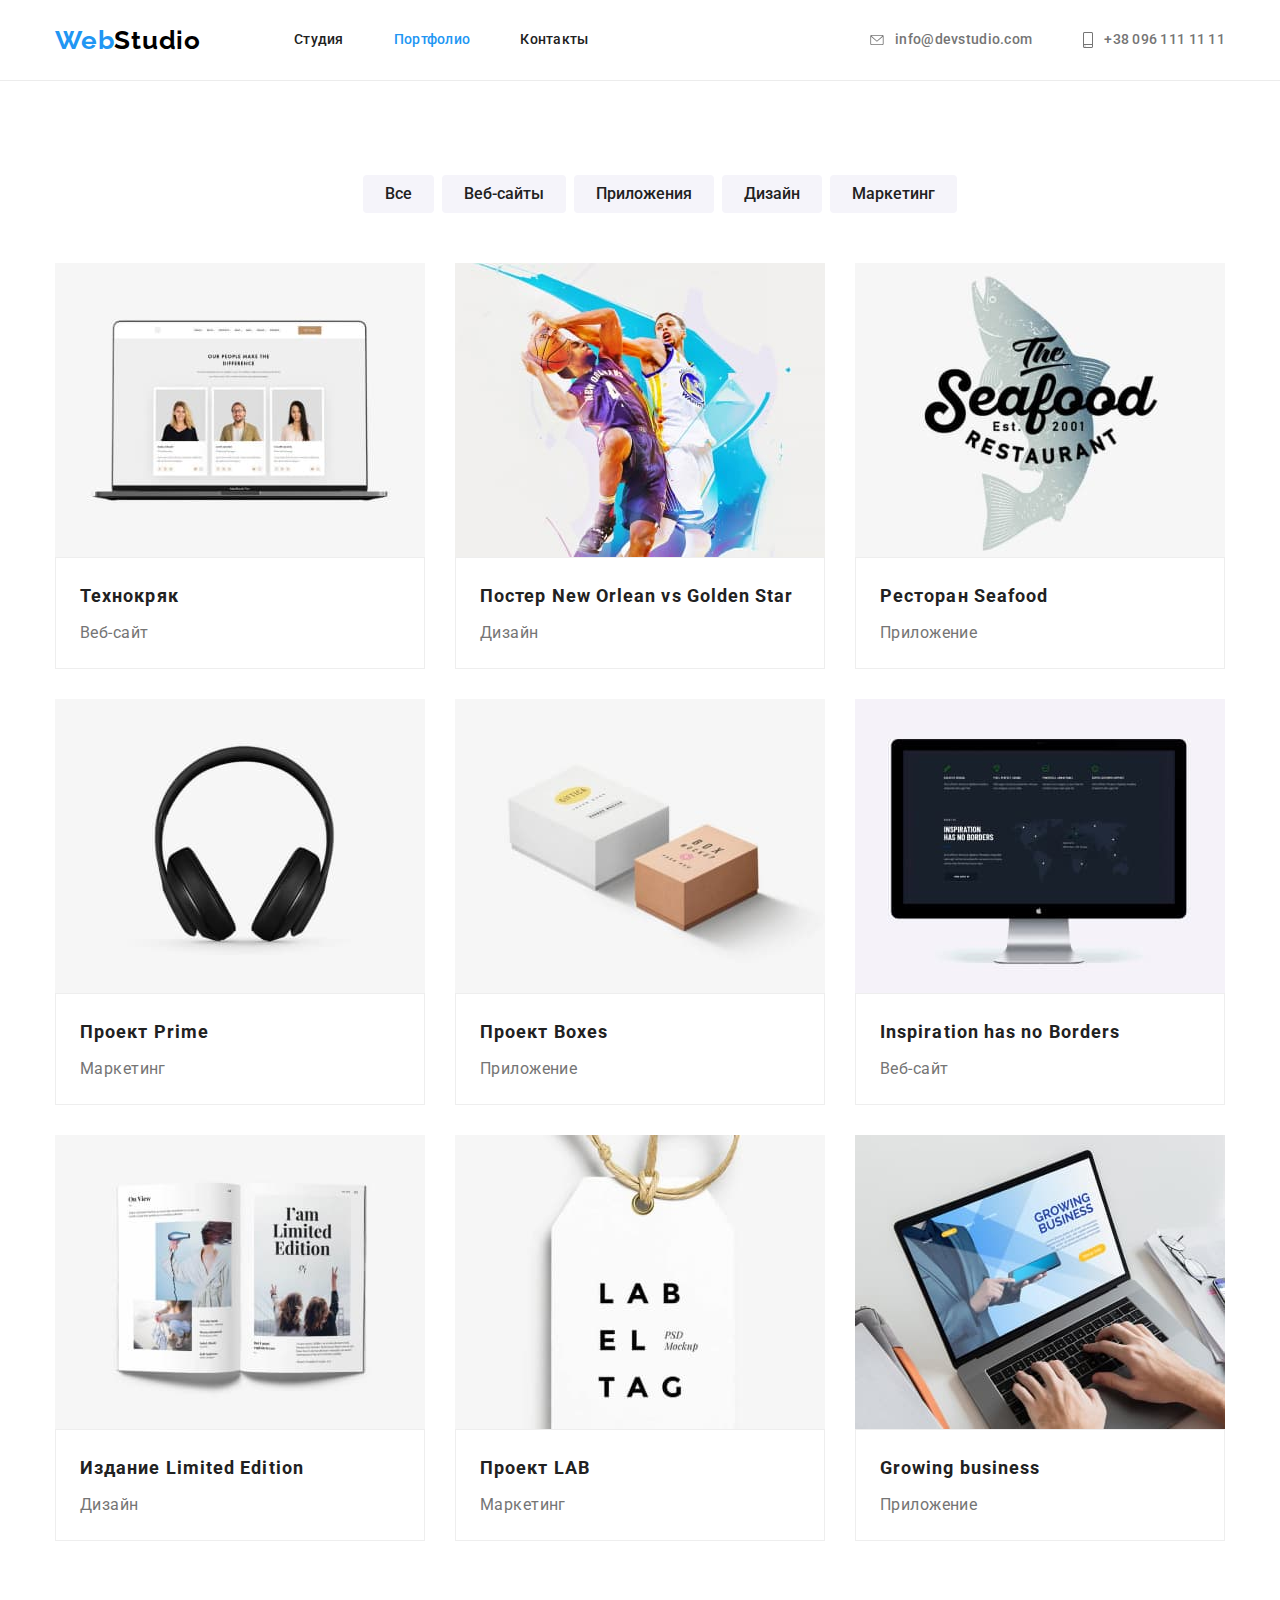
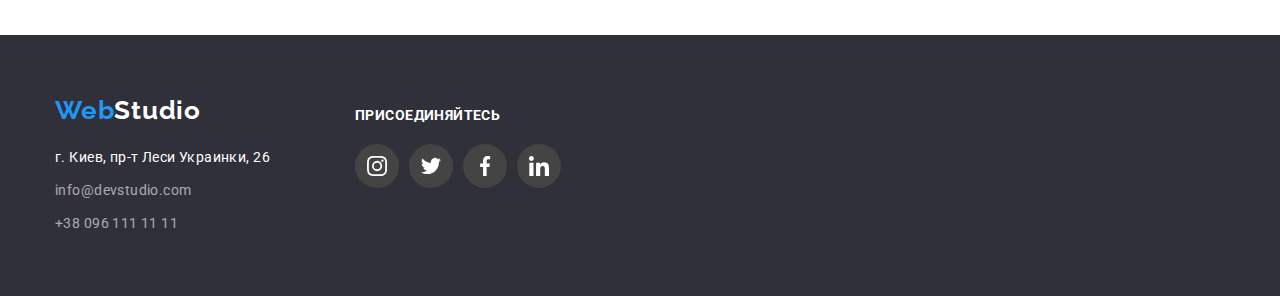
==== portfolio.html @ ba74f1ea "Initial commit" ====
<!DOCTYPE html>
<html lang="en">
	<head>
		<meta charset="UTF-8" />
		<meta http-equiv="X-UA-Compatible" content="IE=edge" />

		<title>WebStudio</title>

		<link rel="preconnect" href="https://fonts.googleapis.com" />
		<link rel="preconnect" href="https://fonts.gstatic.com" crossorigin />
		<link rel="stylesheet" href="https://cdnjs.cloudflare.com/ajax/libs/modern-normalize/1.1.0/modern-normalize.min.css" />
		<link rel="stylesheet" href="https://fonts.googleapis.com/css2?family=Raleway:wght@700&family=Roboto:wght@400;500;700;900&display=swap" />
		<link rel="stylesheet" href="css/styles.css" />
	</head>

	<body>
		<!-- Header with links section-->
		<header class="main-header">
			<div class="container">
				<a href="./index.html" class="logo"><span class="web">Web</span><span class="studio">Studio</span></a>
				<nav class="header-nav">
					<ul class="header-nav-links list">
						<li class="header-nav-link"><a href="./index.html">Студия</a></li>
						<li class="header-nav-link"><a href="./portfolio.html" class="selected">Портфолио</a></li>
						<li class="header-nav-link"><a href="#">Контакты</a></li>
					</ul>
				</nav>
				<div class="header-addresses">
					<a class="link" href="mailto:info@devstudio.com"><svg class="icon" height="10" width="16">
							<use href="./images/sprite.svg#email"></use>
						</svg>info@devstudio.com</a>
					<a class="link" href="tel:+380961111111"><svg class="icon" height="16" width="12">
							<use href="./images/sprite.svg#phone"></use>
						</svg>+38 096 111 11 11</a>
				</div>
			</div>
		</header>

		<!-- Section of main content -->
		<main class="main-section">
			<div class="portfolio-list-section container">
				<section class="portfolio-filter section">
					<h1 style="display: none">Наши проэкты</h1>
					<ul class="portfolio-filter-list">
						<li class="item">
							<button type="button" class="portfolio-filter-button button-all">Все</button>
						</li>
						<li class="item">
							<button type="button" class="portfolio-filter-button button-website">Веб-сайты</button>
						</li>
						<li class="item">
							<button type="button" class="portfolio-filter-button button-app">Приложения</button>
						</li>
						<li class="item">
							<button type="button" class="portfolio-filter-button button-design">Дизайн</button>
						</li>
						<li class="item">
							<button type="button" class="portfolio-filter-button button-marketing">Маркетинг</button>
						</li>
					</ul>
				</section>

				<!-- Portfolio list content -->
				<ul class="portfolio-list">
					<li class="item portfolio-category-website">
						<img src="./images/portfolio/technoquack.jpg" alt="Технокряк" width="370" height="294" />
						<div class="description">
							<h2 class="project-title">Технокряк</h2>
							<p class="project-type">Веб-сайт</p>
						</div>
					</li>
					<li class="item portfolio-category-design">
						<img src="./images/portfolio/neworleans-vs-goldenstar.jpg" alt="Постер New Orlean vs Golden Star" width="370" height="294" />
						<div class="description">
							<h2 class="project-title">Постер New Orlean vs Golden Star</h2>
							<p class="project-type">Дизайн</p>
						</div>
					</li>
					<li class="item portfolio-category-app">
						<img src="./images/portfolio/seafood.jpg" alt="Ресторан Seafood" width="370" height="294" />
						<div class="description">
							<h2 class="project-title">Ресторан Seafood</h2>
							<p class="project-type">Приложение</p>
						</div>
					</li>
					<li class="item portfolio-category-marketing">
						<img src="./images/portfolio/prime.jpg" alt="Проект Prime" width="370" height="294" />
						<div class="description">
							<h2 class="project-title">Проект Prime</h2>
							<p class="project-type">Маркетинг</p>
						</div>
					</li>
					<li class="item portfolio-category-app">
						<img src="./images/portfolio/boxes.jpg" alt="Проект Boxes" width="370" height="294" />
						<div class="description">
							<h2 class="project-title">Проект Boxes</h2>
							<p class="project-type">Приложение</p>
						</div>
					</li>
					<li class="item portfolio-category-website">
						<img src="./images/portfolio/inspiration.jpg" alt="Inspiration has no Borders" width="370" height="294" />
						<div class="description">
							<h2 class="project-title">Inspiration has no Borders</h2>
							<p class="project-type">Веб-сайт</p>
						</div>
					</li>
					<li class="item portfolio-category-design">
						<img src="./images/portfolio/limitededition.jpg" alt="Издание Limited Edition" width="370" height="294" />
						<div class="description">
							<h2 class="project-title">Издание Limited Edition</h2>
							<p class="project-type">Дизайн</p>
						</div>
					</li>
					<li class="item portfolio-category-marketing">
						<img src="./images/portfolio/lab.jpg" alt="Проект LAB" width="370" height="294" />
						<div class="description">
							<h2 class="project-title">Проект LAB</h2>
							<p class="project-type">Маркетинг</p>
						</div>
					</li>
					<li class="item portfolio-category-app">
						<img src="./images/portfolio/growingbusiness.jpg" alt="Growing business" width="370" height="294" />
						<div class="description">
							<h2 class="project-title">Growing business</h2>
							<p class="project-type">Приложение</p>
						</div>
					</li>
				</ul>
			</div>
		</main>

		<!-- Footer section -->
		<footer class="footer">
			<div class="container">
				<div class="footer-address">
					<a href="./index.html" class="logo"><span class="web">Web</span><span class="studio-c">Studio</span></a>
					<address class="footer-text">г. Киев, пр-т Леси Украинки, 26</address>
					<a class="link" href="mailto:info@devstudio.com">info@devstudio.com</a>
					<a class="link" href="tel:+380961111111">+38 096 111 11 11</a>
				</div>
				<div class="footer-joinus">
					<h3 class="joinus-title">Присоединяйтесь</h3>
					<div class="joinus-list">
						<a href="" class="link-joinus"><svg width="44px" height="44px" class="icon"><use href="./images/sprite.svg#instagram"></use></svg></a>
						<a href="" class="link-joinus"><svg width="44px" height="44px" class="icon"><use href="./images/sprite.svg#twitter"></use></svg></a>
						<a href="" class="link-joinus"><svg width="44px" height="44px" class="icon"><use href="./images/sprite.svg#facebook"></use></svg></a>
						<a href="" class="link-joinus"><svg width="44px" height="44px" class="icon"><use href="./images/sprite.svg#linkedin"></use></svg></a>
					</div>
					<h3 class="joinus-title">&nbsp;</h3>
				</div>
			</div>
		</footer>
	</body>
</html>
---- css/styles.css ----
/******************************************************************
                        Common styles 
*******************************************************************/
html {
  --active-link-color: #2196f3;
  --default-text: #000000;
  --contrast-text: #ffffff;
  --footer-text: rgba(255, 255, 255, 0.6);
  --dark-grey-text: #212121;
  --dark-grey-background: #2f303a;
  --header-overlay: rgba(47, 48, 51, 0.4);
  --light-grey-text: #757575;
  --light-grey-background: #f5f4fa;
  --icon-color: #AFB1B8;

  box-sizing: border-box;
}

*,
*::after,
*::before {
  box-sizing: inherit;
}

body {
  color: var(--default-text);
  font-family: 'Roboto', sans-serif;
  font-size: 14px;
  letter-spacing: 0.03em;
}

.section {
  margin: 0;
  padding: 94px 0;

  text-align: center;
}

.container {
  width: 1200px;
  padding: 0 15px;
  margin: 0;
  margin-left: auto;
  margin-right: auto;
}

.list {
  list-style: none;
  padding: 0;
  margin: 0;
}

/* Logo styling */
.logo {
  font-family: 'Raleway', sans-serif;
  font-size: 26px;
  line-height: 1.19;
  font-weight: 700;
  letter-spacing: 0.03em;
  text-decoration: none;
}

.logo > .web {
  color: var(--active-link-color);
}
.logo > .studio {
  color: var(--default-text);
}
.logo > .studio-c {
  color: var(--contrast-text);
}

/* Header styles */

.main-header > .container {
  display: flex;
  /* min-height: 80px; */
  align-items: center;
}

.main-header {
  border-bottom: 1px solid #ececec;
}

.header-nav {
  margin-left: 93px;
}

.header-nav-links {
  display: flex;
}

.header-nav-link:not(:last-child) {
  margin-right: 50px;
}

.header-nav-link > a {
  display: inline-block;
  padding: 32px 0px;

  font-weight: 500;
  line-height: 1.14;
  letter-spacing: 0.02em;
  text-decoration: none;
}

.header-nav-link > a/*,
.header-nav-link > a.selected:hover,
.header-nav-link > a.selected:focus */ {
  color: var(--dark-grey-text);
}

.header-nav-link > a:hover,
.header-nav-link > a:focus,
.header-nav-link > a.selected {
  color: var(--active-link-color);
}

.header-addresses {
  display: flex;
  margin-left: auto;
}

.header-addresses > a:not(:last-child) {
  margin-right: 50px;
}

.header-addresses > .link {
  display: inline-flex;
  align-items: center;
  padding: 20px 0;

  color: var(--light-grey-text);
  font-weight: 500;
  line-height: 1.71;
  letter-spacing: 0.02em;
  text-decoration: none;
}

.header-addresses > .link:hover,
.header-addresses > .link:focus {
  color: var(--active-link-color);
}

.header-addresses .icon {
  margin-right: 10px;
  fill: currentColor;
}

/* Footer styles */

.footer {
  /* min-height: 252px; */
  padding: 60px 0;
  background-color: var(--dark-grey-background);
}

.footer-text {
  display: block;
  margin-top: 20px;
  margin-bottom: 0;

  color: var(--contrast-text);
  font-style: normal; /* сброс user-agent стилей для тега address */
  line-height: 1.71;
}

.footer .link {
  display: block;
  margin-top: 9px;
  margin-bottom: 0;

  color: var(--footer-text);
  line-height: 1.71;
  text-decoration: none;
}

.footer .link:hover,
.footer .link:focus {
  color: var(--active-link-color);
}

.footer > .container {
  display: flex;

}

.footer-joinus {
  display: flex;
  flex-flow: column;
  justify-content: center;
  align-content: flex-start;
  padding: 0;
  margin-left: 85px;
}

.joinus {
  margin-top: 12px;
  margin-left: 70px;  
  text-align: left;
}

.joinus-title {
  margin: 0;

  color: var(--contrast-text);
  font-weight: 700;
  font-size: 14px;
  line-height: 1.14;
  letter-spacing: 0.03em;
  text-transform: uppercase;
}

.joinus-list {
  display: flex;
  padding: 0;
  margin: 20px 0;
}

.joinus-list > .link-joinus {
  width: 44px;
  height: 44px;
  border-radius: 50%;
  background-color: #444444;
  color: var(--contrast-text);
  text-decoration: none;
}

.joinus-list > .link-joinus:hover,
.joinus-list > .link-joinus:focus {
  background-color: var(--active-link-color);
}

.joinus-list img {
  filter: invert(1%) brightness(200%);
}

.joinus-list > .link-joinus:not(:last-child) {
  margin-right: 10px;
}

.joinus-list .icon {
  fill: currentColor;
}

/******************************************************************
                Index - Main section styles 
*******************************************************************/

/* Top banner styles */
.hero {
  display: block;
  max-width: 1600px;
  padding: 200px 0;
  margin-top: 0px;
  margin-left: auto;
  margin-right: auto;
  background-color: var(--header-overlay);
  background-image: 
    linear-gradient(to right, 
                    var(--header-overlay), 
                    var(--header-overlay)), 
    url('../images/headerbg.jpg');
  background-repeat: no-repeat;
  background-position: 50% top;
  background-size: cover;
  text-align: center;
}

.hero-text {
  padding: 0;
  margin: 0;
  margin-bottom: 30px;
  color: var(--contrast-text);

  font-weight: 900;
  font-size: 44px;
  line-height: 1.36;
  letter-spacing: 0.06em;

  text-align: center;
  text-transform: uppercase;
}

.hero-button {
  background-color: var(--active-link-color);
  color: var(--contrast-text);
  min-width: 200px;
  box-shadow: 0px 4px 4px rgba(0, 0, 0, 0.15);
  border-radius: 4px;

  font-family: inherit;
  font-weight: 700;
  font-size: 16px;
  line-height: 1.88;
  letter-spacing: 0.06em;
  text-align: center;

  align-self: center;
  padding: 10px 32px;

  cursor: pointer;
}

/* Our advantages section styles */

.section.advantages {
  padding-bottom: 0;
}

.advantages-list {
  display: flex;
}

.advantages-list > .item {
  /* background-image: url("../images/svg/attention.svg"); */
  width: 270px;

  text-align: left;
}

.advantages-list > .item:not(:last-child) {
  margin-right: 30px;
}

.advantage-icon {
  display: flex;
  justify-content: center;
  align-items: center;
  width: 270px;
  height: 120px;
  margin-bottom: 30px;
  padding: 0;

  background-color: var(--light-grey-background);
  background-repeat: no-repeat;
  background-position: center;
}

.advantages-item-header {
  margin: 0;

  color: var(--dark-grey-text);
  font-weight: 700;
  font-size: 14px;
  line-height: 1.14;
  text-transform: uppercase;
}

.advantages-item-text {
  margin: 10px 0 0 0;

  color: var(--light-grey-text);
  line-height: 1.71;
}

/* What we do section styles */

.section-header {
  margin: 0 0 50px;

  color: var(--dark-grey-text);
  font-weight: 700;
  font-size: 36px;
  line-height: 1.17;

  text-align: center;
}

.what-we-do-list {
  display: flex;
  margin: 0 -15px;
  font-size: 0;
}

.what-we-do-list > .item {
  margin: 0 15px;
}

/* Our team section styles */

.our-team {
  background-color: var(--light-grey-background);
}

.team-list {
  display: flex;
}

.team-list > .item {
  padding-bottom: 30px;
  width: 270px;

  background-color: var(--contrast-text);

  box-shadow: 0px 1px 3px rgba(0, 0, 0, 0.12), 0px 1px 1px rgba(0, 0, 0, 0.14),
    0px 2px 1px rgba(0, 0, 0, 0.2);
  border-radius: 0px 0px 4px 4px;
}

.team-list > .item:not(:last-child) {
  margin-right: 30px;
}

.team-member-name {
  margin: 30px 0 10px;

  color: var(--dark-grey-text);
  font-weight: 500;
  font-size: 16px;
  line-height: 1.19;

  text-align: center;
}

.team-member-position {
  margin: 0;
  color: var(--light-grey-text);
  font-size: 16px;
  line-height: 1.19;

  text-align: center;
}

.team-member-contacts {
  display: flex;
  justify-content: center;
  margin-top: 16px;
  margin-left: auto;
  margin-right: auto;
  padding: 0;

  list-style: none;
  font-size: 0;
}

.team-member-contacts .link {
  border-radius: 50%;
  display: block;
  height: 44px;
  width: 44px;
  color: var(--icon-color);
}

.team-member-contacts > .contact:not(:last-child) {
  margin-right: 10px;
}

.team-member-contacts .link:hover,
.team-member-contacts .link:focus {
  background-color: var(--active-link-color);
  color: var(--contrast-text);
}

.team-member-contacts .icon {
  fill: currentColor;
    /* filter: invert(49%) sepia(0%) saturate(4%) hue-rotate(315deg) brightness(91%) contrast(89%); */
}

.clients {
  display: flex;
  margin: 0 -15px;
  font-size: 0;
  color: var(--icon-color);
}

.clients .link {
  display: inline-block;
  margin: 0 15px;
  width: 170px;
  height: 92px;
  padding: 16px 32px;

  border: 1px solid var(--icon-color);
  border-radius: 4px;
  text-align: center;
}

.clients .link {
  color: var(--icon-color);
}

.clients .link:hover,
.clients .link:focus {
  color: var(--active-link-color);
  border-color: var(--active-link-color);
}

.clients .logo {
  fill: currentColor;
}

/******************************************************************
                Portfolio - Main section styles 
*******************************************************************/

.portfolio-list-section {
  padding-top: 94px;
  padding-bottom: 94px;
}

.portfolio-filter {
  padding-top: 0;
  padding-bottom: 50px;
}

.portfolio-filter-list {
  display: flex;
  justify-content: center;
  list-style: none;
  margin-top: 0;
  margin-bottom: 0;
}

.portfolio-filter-list > .item:not(:last-child) {
  margin-right: 8px;
}

.portfolio-filter-button {
  padding: 6px 22px;

  background: var(--light-grey-background);
  color: var(--dark-grey-text);

  font-family: inherit;
  font-weight: 500;
  font-size: 16px;
  line-height: 1.63;

  border: none;
  border-radius: 4px;
}

.portfolio-filter-button:hover,
.portfolio-filter-button:focus {
  background: var(--active-link-color);
  color: var(--contrast-text);
  box-shadow: 0px 3px 1px rgba(0, 0, 0, 0.1), 
              0px 1px 2px rgba(0, 0, 0, 0.08), 
              0px 2px 2px rgba(0, 0, 0, 0.12);
}

.portfolio-list {
  display: flex;
  flex-wrap: wrap;
  margin: -15px;
  padding: 0;

  list-style: none;
}

.portfolio-list > .item {
  margin: 15px;

  font-size: 0;
  background-color: var(--contrast-text);
}

.portfolio-list > .item:hover {
  box-shadow: 0px 1px 1px rgba(0, 0, 0, 0.12), 
              0px 4px 4px rgba(0, 0, 0, 0.06), 
              1px 4px 6px rgba(0, 0, 0, 0.16);
}

.portfolio-list > .item > .description {
  padding: 20px 24px;

  border: 1px solid #eeeeee;
}

.portfolio-list > .item .project-title {
  margin: 0 0 4px;

  color: var(--dark-grey-text);

  font-weight: 700;
  font-size: 18px;
  line-height: 2;
  letter-spacing: 0.06em;
}

.portfolio-list > .item .project-type {
  margin: 0;

  color: var(--light-grey-text);

  font-size: 16px;
  line-height: 1.88;
}
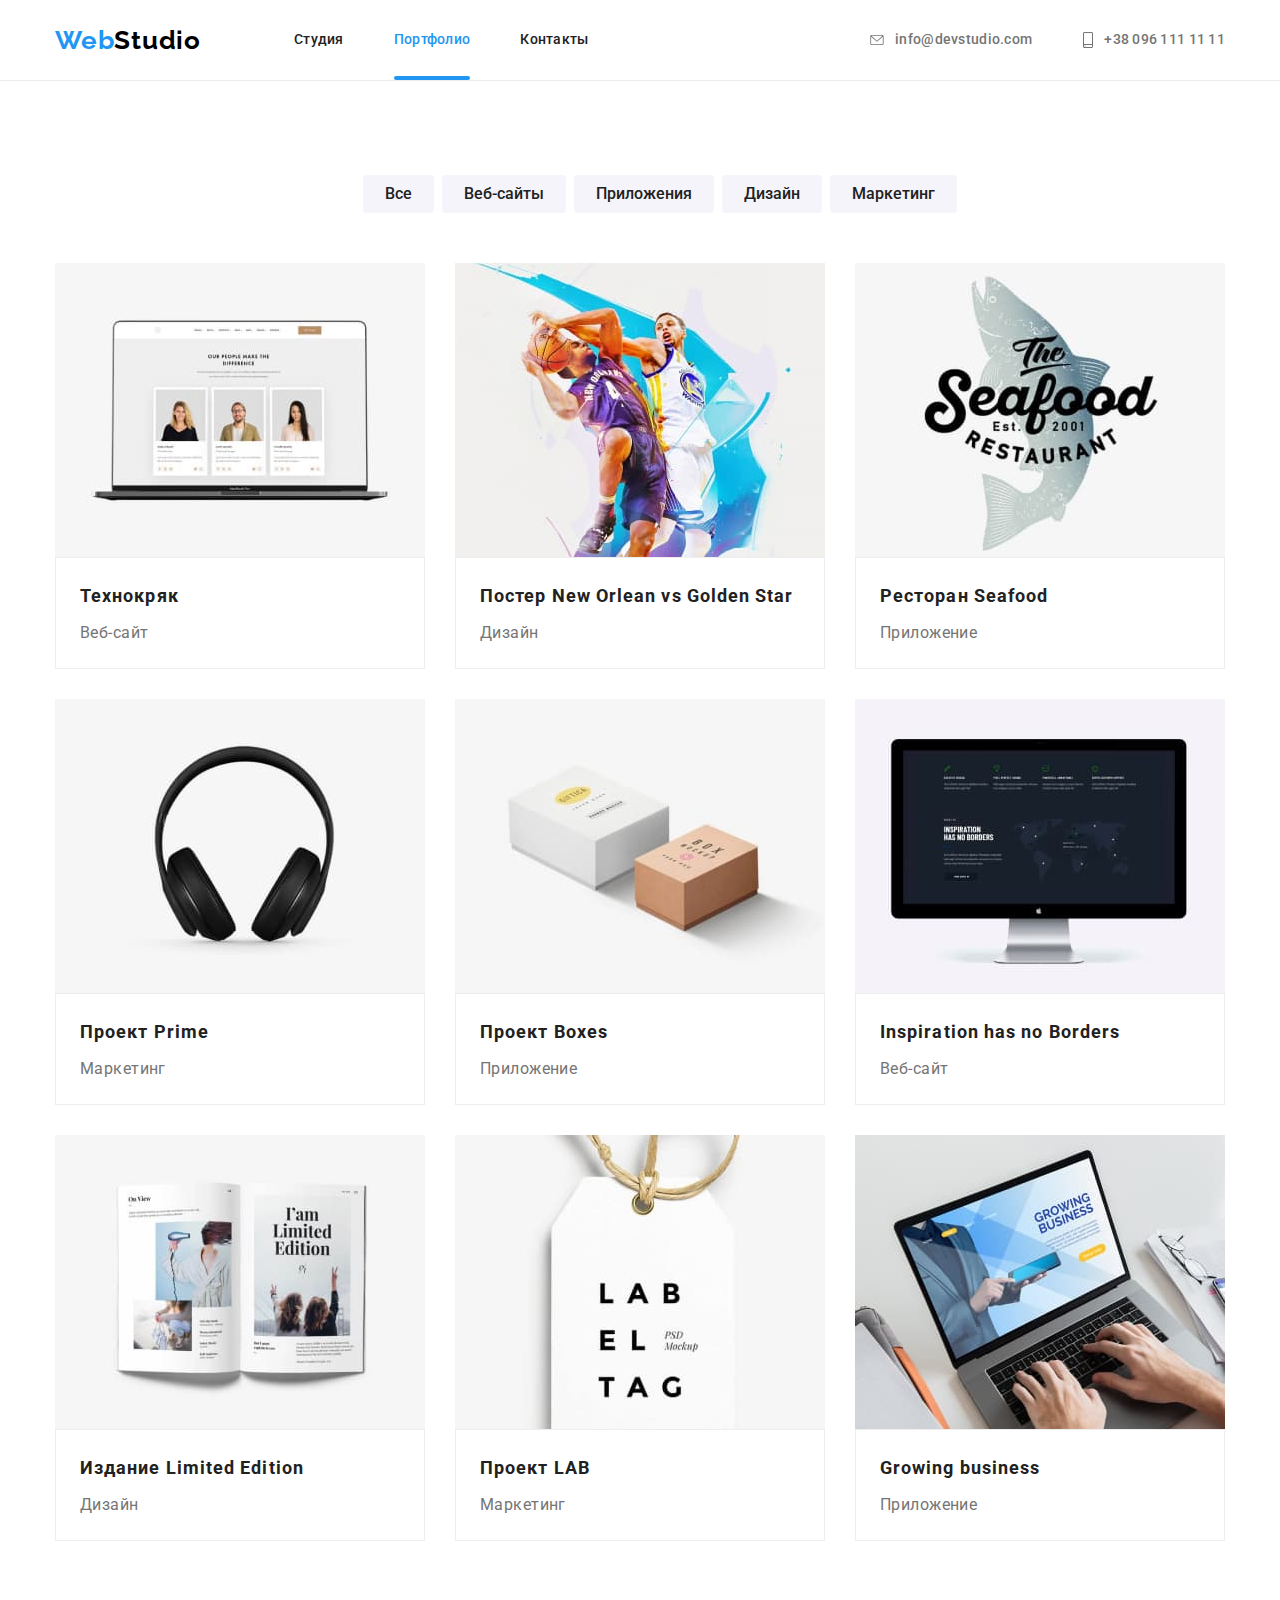
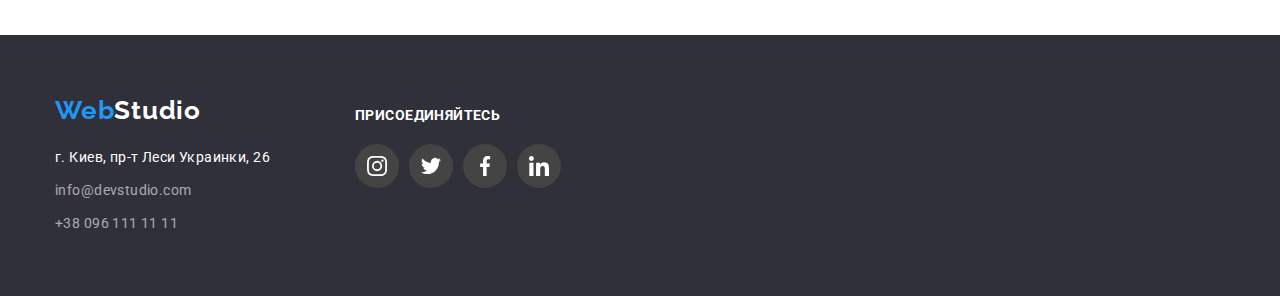
==== commit f71dc2bf: "added transitions" ====
--- a/portfolio.html
+++ b/portfolio.html
@@ -64,6 +64,7 @@
 				<ul class="portfolio-list">
 					<li class="item portfolio-category-website">
 						<img src="./images/portfolio/technoquack.jpg" alt="Технокряк" width="370" height="294" />
+						<div class="overlay-text-container"><p class="overlay-text">Lorem ipsum dolor sit amet consectetur, adipisicing elit. Consequatur labore consectetur eos praesentium tempora perferendis accusantium incidunt itaque optio aliquam quasi sunt facilis neque cumque, a ratione quos voluptate reiciendis voluptates ad rem. Fugit et quod voluptas fuga placeat officiis! Velit doloribus odio modi pariatur blanditiis ab deserunt rerum tempore.</p></div>
 						<div class="description">
 							<h2 class="project-title">Технокряк</h2>
 							<p class="project-type">Веб-сайт</p>
@@ -71,6 +72,7 @@
 					</li>
 					<li class="item portfolio-category-design">
 						<img src="./images/portfolio/neworleans-vs-goldenstar.jpg" alt="Постер New Orlean vs Golden Star" width="370" height="294" />
+						<div class="overlay-text-container"><p class="overlay-text">Lorem ipsum dolor sit amet consectetur, adipisicing elit. Consequatur labore consectetur eos praesentium tempora perferendis accusantium incidunt itaque optio aliquam quasi sunt facilis neque cumque, a ratione quos voluptate reiciendis voluptates ad rem. Fugit et quod voluptas fuga placeat officiis! Velit doloribus odio modi pariatur blanditiis ab deserunt rerum tempore.</p></div>
 						<div class="description">
 							<h2 class="project-title">Постер New Orlean vs Golden Star</h2>
 							<p class="project-type">Дизайн</p>
@@ -78,6 +80,7 @@
 					</li>
 					<li class="item portfolio-category-app">
 						<img src="./images/portfolio/seafood.jpg" alt="Ресторан Seafood" width="370" height="294" />
+						<div class="overlay-text-container"><p class="overlay-text">Lorem ipsum dolor sit amet consectetur, adipisicing elit. Consequatur labore consectetur eos praesentium tempora perferendis accusantium incidunt itaque optio aliquam quasi sunt facilis neque cumque, a ratione quos voluptate reiciendis voluptates ad rem. Fugit et quod voluptas fuga placeat officiis! Velit doloribus odio modi pariatur blanditiis ab deserunt rerum tempore.</p></div>
 						<div class="description">
 							<h2 class="project-title">Ресторан Seafood</h2>
 							<p class="project-type">Приложение</p>
@@ -85,6 +88,7 @@
 					</li>
 					<li class="item portfolio-category-marketing">
 						<img src="./images/portfolio/prime.jpg" alt="Проект Prime" width="370" height="294" />
+						<div class="overlay-text-container"><p class="overlay-text">Lorem ipsum dolor sit amet consectetur, adipisicing elit. Consequatur labore consectetur eos praesentium tempora perferendis accusantium incidunt itaque optio aliquam quasi sunt facilis neque cumque, a ratione quos voluptate reiciendis voluptates ad rem. Fugit et quod voluptas fuga placeat officiis! Velit doloribus odio modi pariatur blanditiis ab deserunt rerum tempore.</p></div>
 						<div class="description">
 							<h2 class="project-title">Проект Prime</h2>
 							<p class="project-type">Маркетинг</p>
@@ -92,6 +96,7 @@
 					</li>
 					<li class="item portfolio-category-app">
 						<img src="./images/portfolio/boxes.jpg" alt="Проект Boxes" width="370" height="294" />
+						<div class="overlay-text-container"><p class="overlay-text">Lorem ipsum dolor sit amet consectetur, adipisicing elit. Consequatur labore consectetur eos praesentium tempora perferendis accusantium incidunt itaque optio aliquam quasi sunt facilis neque cumque, a ratione quos voluptate reiciendis voluptates ad rem. Fugit et quod voluptas fuga placeat officiis! Velit doloribus odio modi pariatur blanditiis ab deserunt rerum tempore.</p></div>
 						<div class="description">
 							<h2 class="project-title">Проект Boxes</h2>
 							<p class="project-type">Приложение</p>
@@ -99,6 +104,7 @@
 					</li>
 					<li class="item portfolio-category-website">
 						<img src="./images/portfolio/inspiration.jpg" alt="Inspiration has no Borders" width="370" height="294" />
+						<div class="overlay-text-container"><p class="overlay-text">Lorem ipsum dolor sit amet consectetur, adipisicing elit. Consequatur labore consectetur eos praesentium tempora perferendis accusantium incidunt itaque optio aliquam quasi sunt facilis neque cumque, a ratione quos voluptate reiciendis voluptates ad rem. Fugit et quod voluptas fuga placeat officiis! Velit doloribus odio modi pariatur blanditiis ab deserunt rerum tempore.</p></div>
 						<div class="description">
 							<h2 class="project-title">Inspiration has no Borders</h2>
 							<p class="project-type">Веб-сайт</p>
@@ -106,6 +112,7 @@
 					</li>
 					<li class="item portfolio-category-design">
 						<img src="./images/portfolio/limitededition.jpg" alt="Издание Limited Edition" width="370" height="294" />
+						<div class="overlay-text-container"><p class="overlay-text">Lorem ipsum dolor sit amet consectetur, adipisicing elit. Consequatur labore consectetur eos praesentium tempora perferendis accusantium incidunt itaque optio aliquam quasi sunt facilis neque cumque, a ratione quos voluptate reiciendis voluptates ad rem. Fugit et quod voluptas fuga placeat officiis! Velit doloribus odio modi pariatur blanditiis ab deserunt rerum tempore.</p></div>
 						<div class="description">
 							<h2 class="project-title">Издание Limited Edition</h2>
 							<p class="project-type">Дизайн</p>
@@ -113,6 +120,7 @@
 					</li>
 					<li class="item portfolio-category-marketing">
 						<img src="./images/portfolio/lab.jpg" alt="Проект LAB" width="370" height="294" />
+						<div class="overlay-text-container"><p class="overlay-text">Lorem ipsum dolor sit amet consectetur, adipisicing elit. Consequatur labore consectetur eos praesentium tempora perferendis accusantium incidunt itaque optio aliquam quasi sunt facilis neque cumque, a ratione quos voluptate reiciendis voluptates ad rem. Fugit et quod voluptas fuga placeat officiis! Velit doloribus odio modi pariatur blanditiis ab deserunt rerum tempore.</p></div>
 						<div class="description">
 							<h2 class="project-title">Проект LAB</h2>
 							<p class="project-type">Маркетинг</p>
@@ -120,6 +128,7 @@
 					</li>
 					<li class="item portfolio-category-app">
 						<img src="./images/portfolio/growingbusiness.jpg" alt="Growing business" width="370" height="294" />
+						<div class="overlay-text-container"><p class="overlay-text">Lorem ipsum dolor sit amet consectetur, adipisicing elit. Consequatur labore consectetur eos praesentium tempora perferendis accusantium incidunt itaque optio aliquam quasi sunt facilis neque cumque, a ratione quos voluptate reiciendis voluptates ad rem. Fugit et quod voluptas fuga placeat officiis! Velit doloribus odio modi pariatur blanditiis ab deserunt rerum tempore.</p></div>
 						<div class="description">
 							<h2 class="project-title">Growing business</h2>
 							<p class="project-type">Приложение</p>
@@ -129,26 +138,26 @@
 			</div>
 		</main>
 
-		<!-- Footer section -->
-		<footer class="footer">
-			<div class="container">
-				<div class="footer-address">
-					<a href="./index.html" class="logo"><span class="web">Web</span><span class="studio-c">Studio</span></a>
-					<address class="footer-text">г. Киев, пр-т Леси Украинки, 26</address>
-					<a class="link" href="mailto:info@devstudio.com">info@devstudio.com</a>
-					<a class="link" href="tel:+380961111111">+38 096 111 11 11</a>
-				</div>
-				<div class="footer-joinus">
-					<h3 class="joinus-title">Присоединяйтесь</h3>
-					<div class="joinus-list">
-						<a href="" class="link-joinus"><svg width="44px" height="44px" class="icon"><use href="./images/sprite.svg#instagram"></use></svg></a>
-						<a href="" class="link-joinus"><svg width="44px" height="44px" class="icon"><use href="./images/sprite.svg#twitter"></use></svg></a>
-						<a href="" class="link-joinus"><svg width="44px" height="44px" class="icon"><use href="./images/sprite.svg#facebook"></use></svg></a>
-						<a href="" class="link-joinus"><svg width="44px" height="44px" class="icon"><use href="./images/sprite.svg#linkedin"></use></svg></a>
-					</div>
-					<h3 class="joinus-title">&nbsp;</h3>
-				</div>
-			</div>
-		</footer>
+    <!-- Footer section -->
+    <footer class="footer">
+      <div class="container">
+        <div class="footer-address">
+          <a href="./index.html" class="logo"><span class="web">Web</span><span class="studio-c">Studio</span></a>
+          <address class="footer-text">г. Киев, пр-т Леси Украинки, 26</address>
+          <a class="link" href="mailto:info@devstudio.com">info@devstudio.com</a>
+          <a class="link" href="tel:+380961111111">+38 096 111 11 11</a>
+        </div>
+        <div class="footer-joinus">
+          <h3 class="joinus-title">Присоединяйтесь</h3>
+          <div class="joinus-list">
+            <a href="" class="link-joinus"><svg width="44px" height="44px" class="icon"><use href="./images/sprite.svg#instagram"></use></svg></a>
+            <a href="" class="link-joinus"><svg width="44px" height="44px" class="icon"><use href="./images/sprite.svg#twitter"></use></svg></a>
+            <a href="" class="link-joinus"><svg width="44px" height="44px" class="icon"><use href="./images/sprite.svg#facebook"></use></svg></a>
+            <a href="" class="link-joinus"><svg width="44px" height="44px" class="icon"><use href="./images/sprite.svg#linkedin"></use></svg></a>
+          </div>
+          <h3 class="joinus-title">&nbsp;</h3>
+        </div>
+      </div>
+    </footer>
 	</body>
 </html>
--- a/css/styles.css
+++ b/css/styles.css
@@ -9,6 +9,8 @@
   --dark-grey-text: #212121;
   --dark-grey-background: #2f303a;
   --header-overlay: rgba(47, 48, 51, 0.4);
+  --what-we-do-overlay: rgba( 47, 48, 58, 0.8);
+  --what-we-do-overlay-dark: rgba( 47, 48, 58, 1);
   --light-grey-text: #757575;
   --light-grey-background: #f5f4fa;
   --icon-color: #AFB1B8;
@@ -96,6 +98,7 @@
 
 .header-nav-link > a {
   display: inline-block;
+  position: relative;
   padding: 32px 0px;
 
   font-weight: 500;
@@ -108,6 +111,34 @@
 .header-nav-link > a.selected:hover,
 .header-nav-link > a.selected:focus */ {
   color: var(--dark-grey-text);
+
+  transition-property: color;
+  transition-duration: 250ms;
+  transition-timing-function: cubic-bezier(0.4, 0, 0.2, 1);
+}
+
+.header-nav-link > a::after {
+  content: "";
+  position: absolute;
+  width: 100%;
+  height: 4px;
+  left: 0;
+  bottom: 0;
+
+  background: #2196F3;
+  border-radius: 2px;
+
+  opacity: 0;
+
+  transition-property: opacity;
+  transition-duration: 250ms;
+  transition-timing-function: cubic-bezier(0.4, 0, 0.2, 1);
+}
+
+.header-nav-link > a:hover::after,
+.header-nav-link > a:focus::after,
+.header-nav-link > a.selected::after {
+  opacity: 1;
 }
 
 .header-nav-link > a:hover,
@@ -135,6 +166,10 @@
   line-height: 1.71;
   letter-spacing: 0.02em;
   text-decoration: none;
+
+  transition-property: color;
+  transition-duration: 250ms;
+  transition-timing-function: cubic-bezier(0.4, 0, 0.2, 1);
 }
 
 .header-addresses > .link:hover,
@@ -173,6 +208,10 @@
   color: var(--footer-text);
   line-height: 1.71;
   text-decoration: none;
+
+  transition-property: color;
+  transition-duration: 250ms;
+  transition-timing-function: cubic-bezier(0.4, 0, 0.2, 1);
 }
 
 .footer .link:hover,
@@ -224,6 +263,10 @@
   background-color: #444444;
   color: var(--contrast-text);
   text-decoration: none;
+
+  transition-property: background-color;
+  transition-duration: 250ms;
+  transition-timing-function: cubic-bezier(0.4, 0, 0.2, 1);
 }
 
 .joinus-list > .link-joinus:hover,
@@ -283,9 +326,10 @@
 }
 
 .hero-button {
+  padding: 10px 32px;
+
   background-color: var(--active-link-color);
   color: var(--contrast-text);
-  min-width: 200px;
   box-shadow: 0px 4px 4px rgba(0, 0, 0, 0.15);
   border-radius: 4px;
 
@@ -297,7 +341,6 @@
   text-align: center;
 
   align-self: center;
-  padding: 10px 32px;
 
   cursor: pointer;
 }
@@ -374,7 +417,34 @@
 }
 
 .what-we-do-list > .item {
+  position: relative;
   margin: 0 15px;
+}
+
+.what-we-do-list > .item > .title {
+  display: block;
+  position: absolute;
+  height: 70px;
+  width: 100%;
+  bottom: 0;
+  padding: 27px 0;
+  
+  background-color: var(--what-we-do-overlay);
+  transition-property: background-color;
+  transition-duration: 1000ms;
+  transition-timing-function: ease-in-out;
+  
+  font-weight: 700;
+  font-size: 14px;
+  line-height: 1.14;
+  text-align: center;
+  letter-spacing: 0.03em;
+  text-transform: uppercase;
+  color: var(--contrast-text);
+}
+
+.what-we-do-list > .item:hover > .title {
+  background-color: var(--what-we-do-overlay-dark);
 }
 
 /* Our team section styles */
@@ -393,8 +463,9 @@
 
   background-color: var(--contrast-text);
 
-  box-shadow: 0px 1px 3px rgba(0, 0, 0, 0.12), 0px 1px 1px rgba(0, 0, 0, 0.14),
-    0px 2px 1px rgba(0, 0, 0, 0.2);
+  box-shadow: 0px 1px 3px rgba(0, 0, 0, 0.12), 
+              0px 1px 1px rgba(0, 0, 0, 0.14),
+              0px 2px 1px rgba(0, 0, 0, 0.2);
   border-radius: 0px 0px 4px 4px;
 }
 
@@ -440,6 +511,10 @@
   height: 44px;
   width: 44px;
   color: var(--icon-color);
+
+  transition-property: color;
+  transition-duration: 250ms;
+  transition-timing-function: cubic-bezier(0.4, 0, 0.2, 1);
 }
 
 .team-member-contacts > .contact:not(:last-child) {
@@ -474,10 +549,18 @@
   border: 1px solid var(--icon-color);
   border-radius: 4px;
   text-align: center;
+
+  transition-property: color, border-color;
+  transition-duration: 250ms;
+  transition-timing-function: cubic-bezier(0.4, 0, 0.2, 1);
 }
 
 .clients .link {
   color: var(--icon-color);
+
+  transition-property: color;
+  transition-duration: 250ms;
+  transition-timing-function: cubic-bezier(0.4, 0, 0.2, 1);
 }
 
 .clients .link:hover,
@@ -490,6 +573,83 @@
   fill: currentColor;
 }
 
+/* window overlay styles */
+
+.backdrop {
+  position: fixed;
+  top: 0;
+  left: 0;
+  width: 100%;
+  height: 100%;
+  background-color: var(--what-we-do-overlay);
+}
+
+.backdrop.is-hidden {
+  display: none;
+  opacity: 0;
+  pointer-events: none;
+}
+
+.window-order {
+  display: block;
+  position: absolute;
+  height: 581px;
+  width: 528px;
+  top: 221px;
+  left: 50%;
+  transform: translateX(-50%);
+  margin: 0;
+  padding: 20px 15px 0;
+  
+  box-shadow: 0px 1px 3px rgba(0, 0, 0, 0.12), 
+              0px 1px 1px rgba(0, 0, 0, 0.14), 
+              0px 2px 1px rgba(0, 0, 0, 0.2);
+  border-radius: 4px;
+  
+  background-color: white;
+}
+
+.window-order > .title {  
+  margin: 0;
+
+  font-weight: 700;
+  font-size: 14px;
+  line-height: 1.14;
+  text-align: center;
+  letter-spacing: 0.03em;
+  color: var(--default-text);
+}
+
+.window-order > .icon-container {
+  display: flex;
+  justify-content: center;
+  align-items: center;
+  position: absolute;
+  width: 30px;
+  height: 30px;
+  top: 8px;
+  right: 8px;
+  padding: 0;
+
+  border-radius: 50%;
+  background-color: var(--contrast-text);
+  border: 1px solid rgba(0, 0, 0, 0.1);
+  color: var(--default-text);
+  cursor: pointer;
+
+  transition-property: background-color;
+  transition-duration: 250ms;
+  transition-timing-function: cubic-bezier(0.4, 0, 0.2, 1);
+}
+
+.icon-container:hover {
+  background-color: #FAFAFA;
+}
+
+.window-order .icon-close {
+  fill: currentColor;
+}
+
 /******************************************************************
                 Portfolio - Main section styles 
 *******************************************************************/
@@ -529,6 +689,10 @@
 
   border: none;
   border-radius: 4px;
+
+  transition-property: background-color, color, box-shadow;
+  transition-duration: 250ms;
+  transition-timing-function: cubic-bezier(0.4, 0, 0.2, 1);
 }
 
 .portfolio-filter-button:hover,
@@ -550,10 +714,48 @@
 }
 
 .portfolio-list > .item {
+  position: relative;
   margin: 15px;
 
   font-size: 0;
   background-color: var(--contrast-text);
+
+  transition-property: box-shadow;
+  transition-duration: 250ms;
+  transition-timing-function: cubic-bezier(0.4, 0, 0.2, 1);
+}
+
+.overlay-text-container {
+  display: block;
+  position: absolute;
+  top: 0;
+  left: 0;
+  width: 100%;
+  height: 294px;
+  overflow: hidden;
+}
+
+.portfolio-list > .item .overlay-text {
+  display: inline-block;
+  top: 0;
+  left: 0;
+  width: 100%;
+  height: 294px;
+  margin: 0;
+  padding: 24px;
+
+  overflow: auto;
+
+  background-color: rgba(33, 150, 243, 0.9);
+  font-size: 18px;
+  line-height: 1.56;
+  letter-spacing: 0.03em;
+  color: var(--contrast-text);
+  
+  transform: translateY(100%);
+  transition-property: transform;
+  transition-duration: 250ms;
+  transition-timing-function: cubic-bezier(0.4, 0, 0.2, 1);
 }
 
 .portfolio-list > .item:hover {
@@ -562,6 +764,10 @@
               1px 4px 6px rgba(0, 0, 0, 0.16);
 }
 
+.portfolio-list > .item:hover .overlay-text {
+  transform: translateY(0);
+}
+
 .portfolio-list > .item > .description {
   padding: 20px 24px;
 
